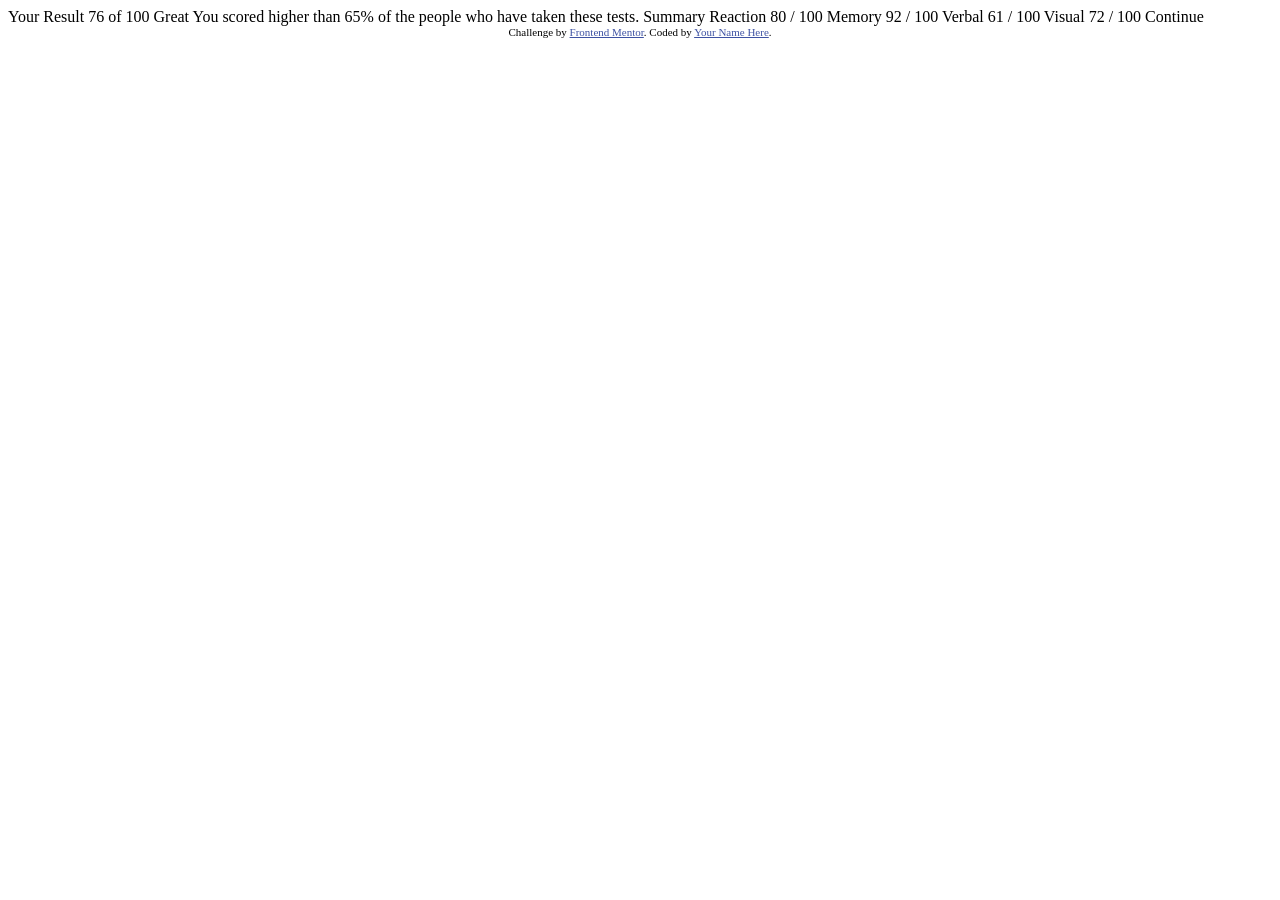
==== results-summary-component-main/index.html @ f9658c3f "first commit" ====
<!DOCTYPE html>
<html lang="en">
<head>
  <meta charset="UTF-8">
  <meta name="viewport" content="width=device-width, initial-scale=1.0"> <!-- displays site properly based on user's device -->

  <link rel="icon" type="image/png" sizes="32x32" href="./assets/images/favicon-32x32.png">
  
  <title>Frontend Mentor | Results summary component</title>

  <!-- Feel free to remove these styles or customise in your own stylesheet 👍 -->
  <style>
    .attribution { font-size: 11px; text-align: center; }
    .attribution a { color: hsl(228, 45%, 44%); }
  </style>
</head>
<body>

  Your Result
  76
  of 100

  Great
  You scored higher than 65% of the people who have taken these tests.
  
  Summary

  Reaction
  80 / 100

  Memory
  92 / 100

  Verbal
  61 / 100

  Visual
  72 / 100

  Continue
  
  <div class="attribution">
    Challenge by <a href="https://www.frontendmentor.io?ref=challenge" target="_blank">Frontend Mentor</a>. 
    Coded by <a href="#">Your Name Here</a>.
  </div>
</body>
</html>
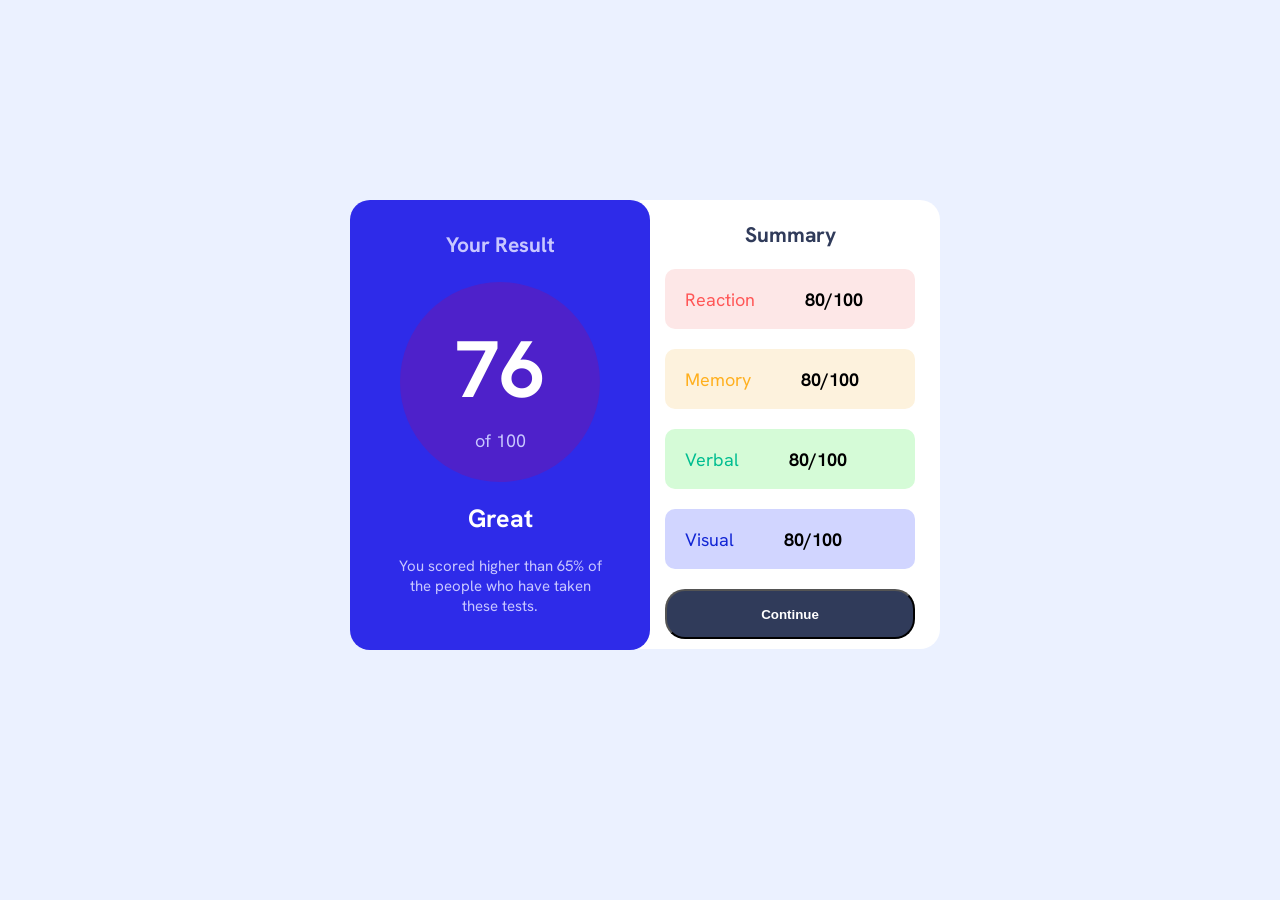
==== commit fd0fc74f: "actualizacion" ====
--- a/results-summary-component-main/index.html
+++ b/results-summary-component-main/index.html
@@ -1,47 +1,105 @@
 <!DOCTYPE html>
 <html lang="en">
+
 <head>
   <meta charset="UTF-8">
-  <meta name="viewport" content="width=device-width, initial-scale=1.0"> <!-- displays site properly based on user's device -->
+  <meta name="viewport" content="width=device-width, initial-scale=1.0">
+  <!-- displays site properly based on user's device -->
+  <link rel="preconnect" href="https://fonts.googleapis.com">
+  <link rel="preconnect" href="https://fonts.gstatic.com" crossorigin>
+  <link href="https://fonts.googleapis.com/css2?family=Hanken+Grotesk:ital,wght@0,100..900;1,100..900&display=swap"
+    rel="stylesheet">
+  <link rel="icon" type="image/png" sizes="32x32" href="./assets/images/favicon-32x32.png">
 
-  <link rel="icon" type="image/png" sizes="32x32" href="./assets/images/favicon-32x32.png">
-  
+
+  <link rel="stylesheet" href="style.css">
   <title>Frontend Mentor | Results summary component</title>
 
   <!-- Feel free to remove these styles or customise in your own stylesheet 👍 -->
   <style>
-    .attribution { font-size: 11px; text-align: center; }
-    .attribution a { color: hsl(228, 45%, 44%); }
+    .attribution {
+      font-size: 11px;
+      text-align: center;
+    }
+
+    .attribution a {
+      color: hsl(228, 45%, 44%);
+    }
   </style>
 </head>
+
 <body>
 
-  Your Result
-  76
-  of 100
+  <div class="container">
 
-  Great
-  You scored higher than 65% of the people who have taken these tests.
-  
-  Summary
 
-  Reaction
-  80 / 100
+    <div class="izquierdo">
 
-  Memory
-  92 / 100
+      <div class="titulo">
+        <h3>
+          Your Result
+        </h3>
+      </div>
 
-  Verbal
-  61 / 100
+      <div class="circulo">
 
-  Visual
-  72 / 100
 
-  Continue
-  
-  <div class="attribution">
-    Challenge by <a href="https://www.frontendmentor.io?ref=challenge" target="_blank">Frontend Mentor</a>. 
-    Coded by <a href="#">Your Name Here</a>.
-  </div>
-</body>
-</html>+        <div class="interno-circulo">
+          <h1 class="numero-principal-circulo">76</h1>
+          <p class="alternativo-circulo">of 100</p>
+        </div>
+
+      </div>
+      <div class="contenido-inferior">
+        <h2>
+          Great
+        </h2>
+        <p>
+          You scored higher than 65% of the people who have taken these tests.
+        </p>
+      </div>
+    </div>
+
+
+    <div class="derecho">
+      <div class="titulo-derecho">
+        <h3>
+          Summary
+        </h3>
+
+        <div class="resultados">
+          <div class="cualidades reaction">
+            <img class="icon" src="/Results-summary-component-master/assets/images/icon-reaction.svg" alt="">
+            <a href="#">Reaction</a>
+            <h4>80/100</h4>
+          </div>
+
+          <div class="cualidades">
+            <div class="memory">
+              <img class="icon" src="/Results-summary-component-master/assets/images/icon-memory.svg" alt="">
+              <a href="#">Memory</a>
+              <h4>80/100</h4>
+            </div>
+
+          </div>
+
+          <div class="cualidades verbal">
+            <img class="icon" src="/Results-summary-component-master/assets/images/icon-verbal.svg" alt="">
+            <a href="#">Verbal</a>
+            <h4>80/100</h4>
+          </div>
+
+          <div class="cualidades visual">
+            <img class="icon" src="/Results-summary-component-master/assets/images/icon-visual.svg" alt="">
+            <a href="#">Visual</a>
+            <h4>80/100</h4>
+          </div>
+
+          <button class="boton">Continue</button>
+
+
+        </div>
+
+      </div>
+    </div>
+  </div>
--- a/results-summary-component-main/style.css
+++ b/results-summary-component-main/style.css
@@ -0,0 +1,220 @@
+body {
+  font-family: "Hanken Grotesk", sans-serif;
+  font-size: 18px;
+  background-color: hsl(221, 100%, 96%);
+}
+
+.izquierdo {
+  background-color: hsl(241, 81%, 54%);
+  color: white;
+  border-radius: 20px;
+  width: 300px;
+  height: 450px;
+  text-align: center;
+  position: relative;
+  left: 10px;
+}
+
+.titulo {
+  font-family: "Hanken Grotesk", sans-serif;
+  font-weight: bold;
+  padding-top: 10px;
+  margin-bottom: -30px;
+  color: hsl(241, 100%, 89%);
+}
+
+.circulo {
+  background-color: hsla(256, 72%, 46%, 1);
+  width: 200px;
+  height: 200px;
+  border-radius: 50%;
+  margin: 0 auto;
+}
+
+.interno-circulo h1 {
+  font-size: 80px;
+  padding-top: 35px;
+  margin-bottom: -10px;
+}
+
+.interno-circulo p {
+  color: hsl(241, 100%, 89%);
+}
+
+.contenido-inferior h2 {
+  font-size: 25px;
+}
+
+.contenido-inferior p {
+  font-size: 15px;
+  width: 70%;
+  margin: 0 auto;
+  color: hsl(241, 100%, 89%);
+}
+
+.container {
+  display: flex;
+  justify-content: center;
+  margin-top: 200px;
+}
+
+.derecho {
+  background-color: white;
+  color: white;
+  width: 300px;
+  height: 449px;
+  border-radius: 0px 20px 20px 0px;
+}
+
+.titulo-derecho {
+  color: hsl(224, 30%, 27%);
+  text-align: center;
+}
+
+.resultados {
+  display: flex;
+  flex-direction: column;
+}
+
+.resultados a,
+h4 {
+  text-decoration: none;
+  display: flex;
+  flex-direction: row;
+  color: black;
+  text-align: center;
+}
+
+.reaction {
+  display: flex;
+  align-items: center;
+  background-color: hsl(0, 85%, 95%);
+  border-radius: 10px;
+  width: 250px;
+  height: 60px;
+  margin: auto;
+  margin-bottom: 20px;
+}
+
+.reaction a {
+  color: hsl(0, 100%, 67%);
+}
+
+.reaction img {
+  margin-left: 10px;
+}
+
+.memory {
+  display: flex;
+  align-items: center;
+  background-color: hsl(39, 89%, 93%);
+  border-radius: 10px;
+  width: 250px;
+  height: 60px;
+  margin: auto;
+  margin-bottom: 20px;
+  text-align: center;
+}
+
+.memory a {
+  color: hsl(39, 100%, 56%);
+}
+
+.memory img {
+  margin-left: 10px;
+}
+
+.verbal {
+  display: flex;
+  align-items: center;
+  background-color: hsl(123, 83%, 91%);
+  border-radius: 10px;
+  width: 250px;
+  height: 60px;
+  margin: auto;
+  margin-bottom: 20px;
+}
+
+.verbal a {
+  color: hsl(166, 100%, 37%);
+}
+
+.verbal img {
+  margin-left: 10px;
+}
+
+.visual {
+  display: flex;
+  align-items: center;
+  background-color: hsl(235, 100%, 91%);
+  border-radius: 10px;
+  width: 250px;
+  height: 60px;
+  margin: auto;
+  text-align: center;
+}
+
+.visual a {
+  color: hsl(234, 85%, 45%);
+}
+
+.visual img {
+  margin-left: 10px;
+}
+
+.resultados a {
+  margin-right: 50px;
+}
+
+.icon {
+  margin-right: 10px;
+}
+
+.boton {
+  background-color: hsl(241, 100%, 89%);
+  color: white;
+  background-color: hsl(224, 30%, 27%);
+  font-weight: bold;
+  border-radius: 20px;
+  width: 250px;
+  height: 50px;
+  text-align: center;
+  margin: 0 auto;
+  margin-top: 20px;
+  cursor: pointer;
+}
+
+.boton:hover {
+  background-color: hsl(241, 81%, 54%);
+  color: white;
+  transition: 0.5s;
+}
+
+.boton:not(:hover) {
+  background-color: hsl(224, 30%, 27%);
+  color: white;
+  transition: 0.5s;
+}
+
+@media (max-width: 600px) {
+  .container {
+    display: flex;
+    flex-direction: column;
+    margin-top: 20px;
+    width: 100%;
+    justify-content: center;
+    align-items: center;
+  }
+  .izquierdo {
+    position: relative;
+    left: 0px;
+  }
+  .derecho,
+  .izquierdo {
+    width: 375px;
+  }
+}
+
+.centro {
+  text-align: center;
+}
